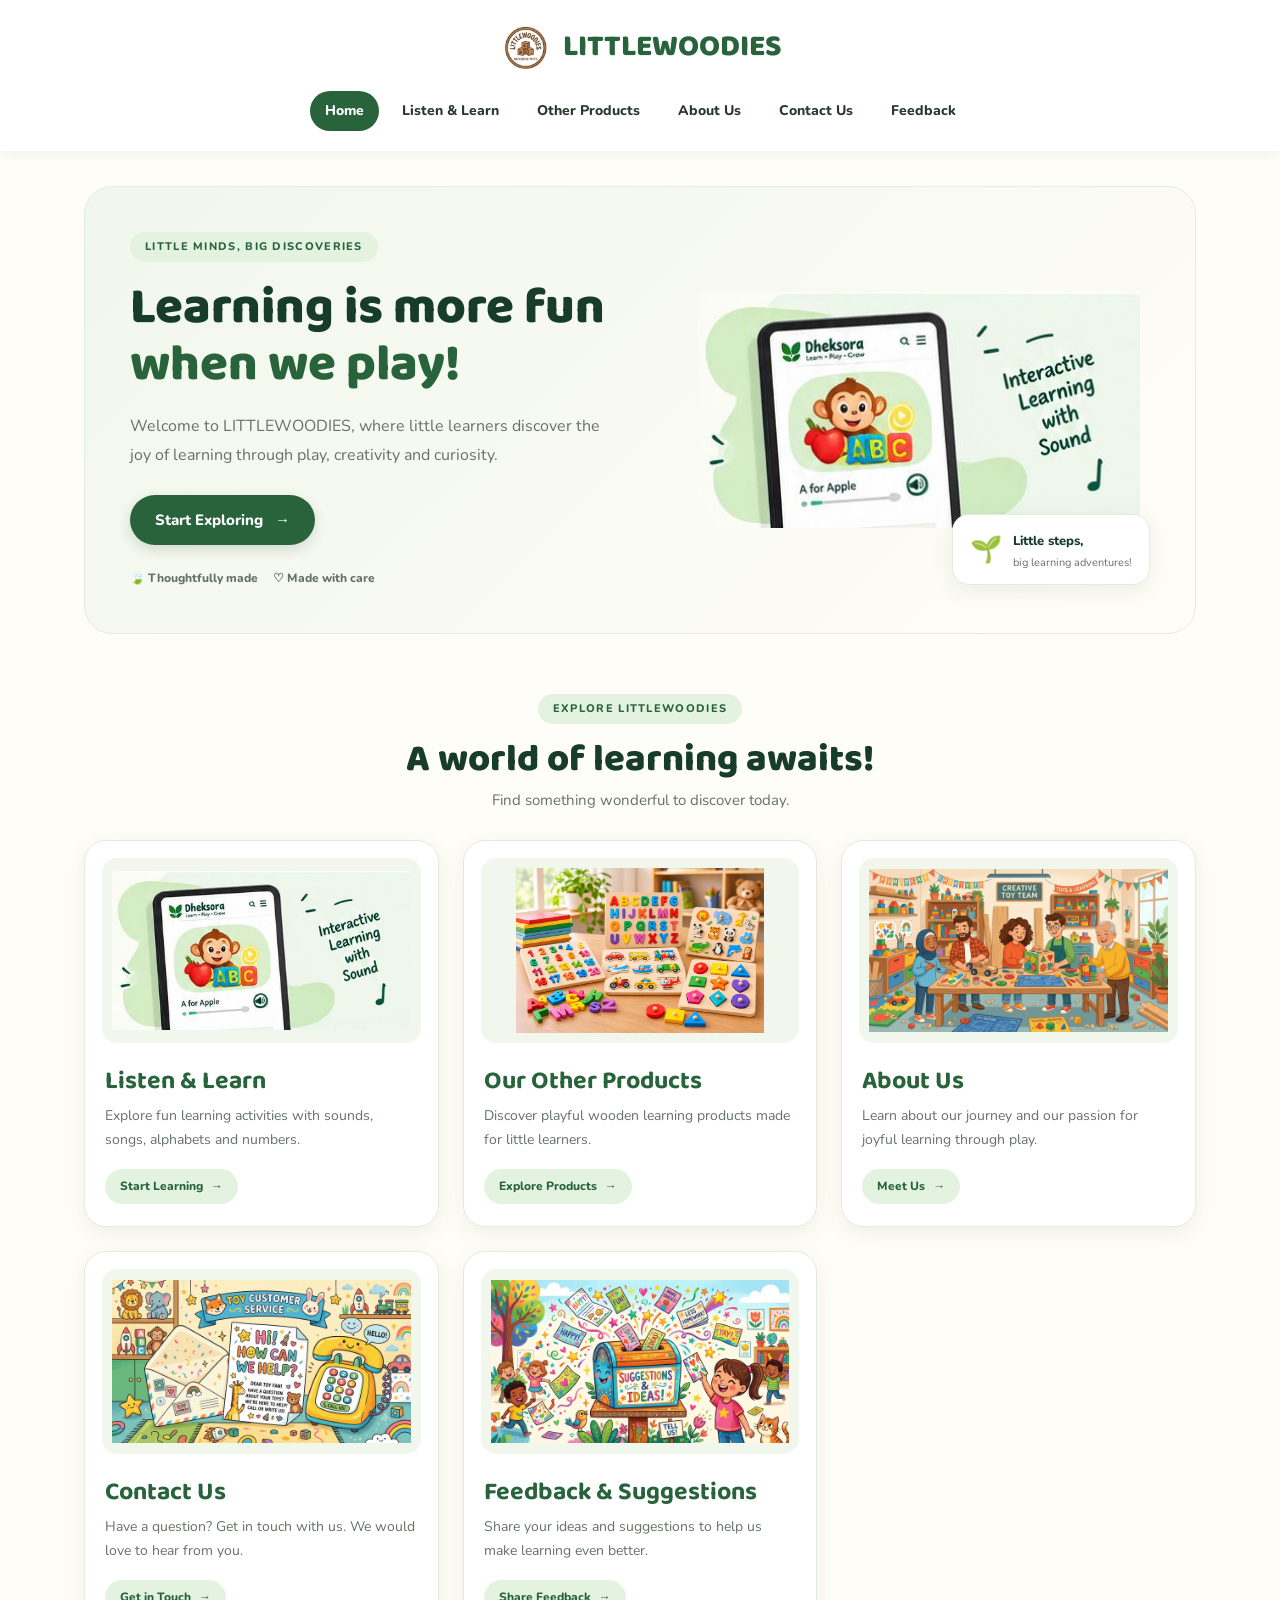
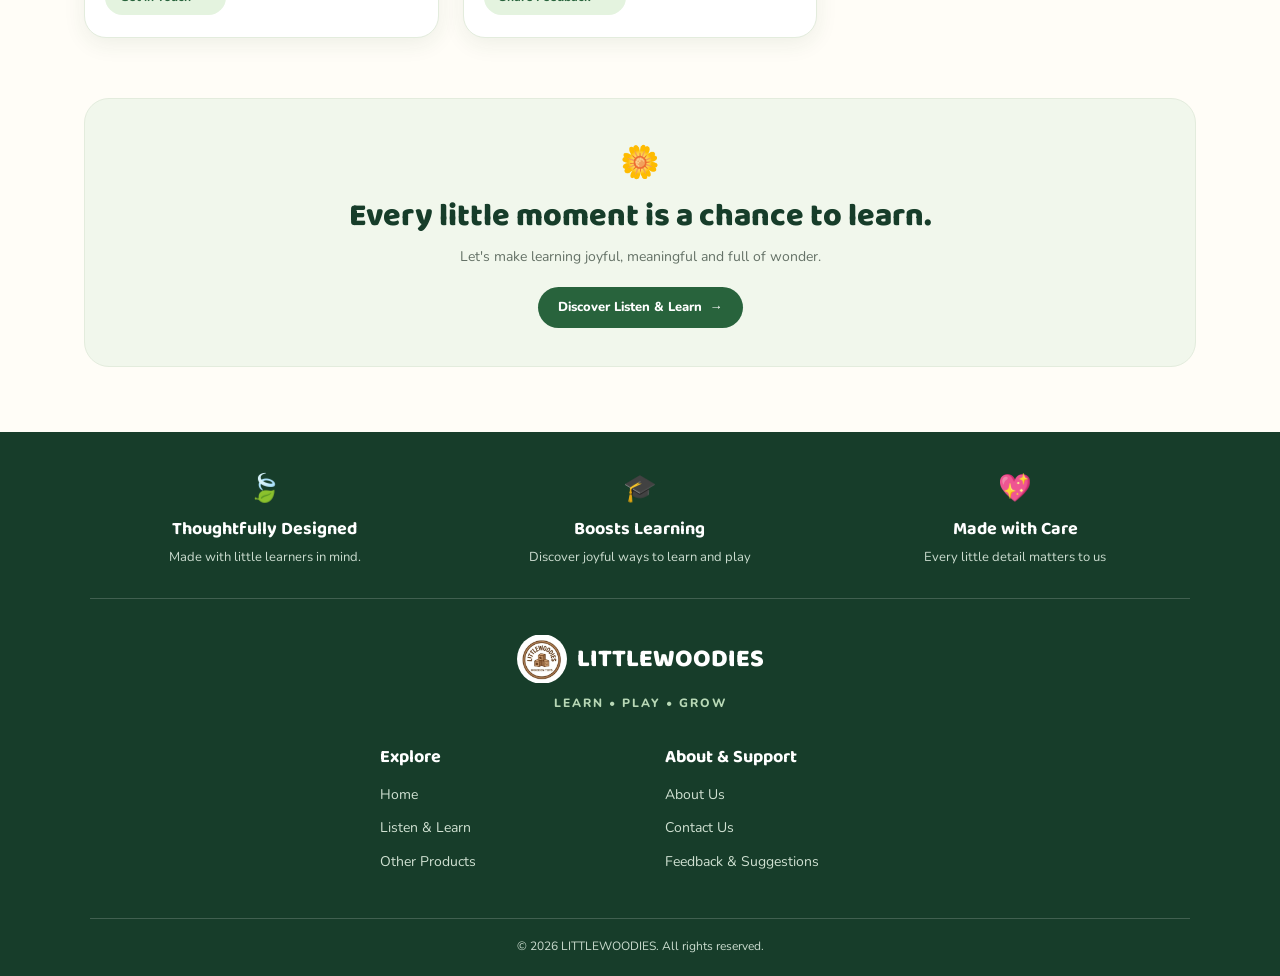
==== index.html @ 272a393c "Add files via upload" ====
<!DOCTYPE html>
<html lang="en">
<head>
    <meta charset="UTF-8">
    <meta name="viewport" content="width=device-width, initial-scale=1.0">
    <meta name="description" content="Discover LITTLEWOODIES, where kids learn, play, and grow with wooden learning products designed to inspire creativity, curiosity, and fun.">
    <!-- Google Fonts -->
    <link rel="preconnect" href="https://fonts.googleapis.com">
    <link rel="preconnect" href="https://fonts.gstatic.com" crossorigin>
    <link href="https://fonts.googleapis.com/css2?family=Baloo+2:wght@500;600;700;800&family=Nunito:wght@400;500;600;700;800&display=swap" rel="stylesheet">
    <!-- Logo and Title -->
    <link rel="icon" type="image/jpeg" href="image/logo.jpeg">
    <title>Home | LITTLEWOODIES</title>
    <link rel="stylesheet" href="index.css">
</head>
<body>

    <header>
        <div class="brand">
            <img class="logo" src="image/logo.jpeg" alt="Littlewoodies Logo">
            <span class="brand-name">LITTLEWOODIES</span>
        </div>

        <div class="navbar">
            <nav aria-label="Main navigation">
                <a href="index.html" class="active" aria-current="page">Home</a>
                <a href="Learn.html">Listen & Learn</a>
                <a href="Products.html">Other Products</a>
                <a href="About.html">About Us</a>
                <a href="contact.html">Contact Us</a>
                <a href="Feedback.html">Feedback</a>
            </nav>
        </div>

        <!-- MOBILE explore button -->
        <div class="mobile-nav">
            <a href="Learn.html" class="mobile-learn">
                <span aria-hidden="true">✦</span>
                <span>Explore Learning</span>
            </a>
        </div>
    </header>

    <main>
        <!-- WELCOME SECTION -->
        <section class="hero">
            <div class="hero-content">
                <span class="hero-label">LITTLE MINDS, BIG DISCOVERIES</span>
                <h1>Learning is more fun <span>when we play!</span></h1>
                <p>Welcome to LITTLEWOODIES, where little learners discover the joy of learning through play, creativity and curiosity.</p>
                <a href="Learn.html" class="hero-button">Start Exploring
                    <span aria-hidden="true">→</span>
                </a>

                <div class="hero-promise">
                    <span>🍃 Thoughtfully made</span>
                    <span>♡ Made with care</span>
                </div>
            </div>

            <div class="hero-art">
                <img src="image/about4.jpeg" alt="LITTLEWOODIES Listen and Learn activities">
                <div class="hero-note">
                    <span aria-hidden="true">🌱</span>
                    <div>
                        <strong>Little steps,</strong>
                        <p>big learning adventures!</p>
                    </div>
                </div>
            </div>
        </section>

        <!-- SECTION HEADING -->
        <section class="section-heading">
            <span class="section-label">EXPLORE LITTLEWOODIES</span>
            <h2>A world of learning awaits!</h2>
            <p>Find something wonderful to discover today.</p>
        </section>

        <!-- HOME PAGE CARDS -->
        <section class="home-grid" aria-label="Explore Littlewoodies">
            <article class="home-card">
                <a href="Learn.html">
                    <div class="card-image">
                        <img src="image/about4.jpeg" alt="Listen and Learn activities">
                    </div>
                    <div class="card-content">
                        <h3>Listen & Learn</h3>
                        <p>Explore fun learning activities with sounds, songs, alphabets and numbers.</p>
                        <span class="card-action">Start Learning <span aria-hidden="true">→</span></span>
                    </div>
                </a>
            </article>

            <article class="home-card">
                <a href="Products.html">
                    <div class="card-image">
                        <img src="image/About1.jpeg" alt="Other LITTLEWOODIES learning products">
                    </div>
                    <div class="card-content">
                        <h3>Our Other Products</h3>
                        <p>Discover playful wooden learning products made for little learners.</p>
                        <span class="card-action">Explore Products <span aria-hidden="true">→</span></span>
                    </div>
                </a>
            </article>

            <article class="home-card">
                <a href="About.html">
                    <div class="card-image">
                        <img src="image/Home About.png" alt="About LITTLEWOODIES">
                    </div>
                    <div class="card-content">
                        <h3>About Us</h3>
                        <p>Learn about our journey and our passion for joyful learning through play.</p>
                        <span class="card-action">Meet Us <span aria-hidden="true">→</span></span>
                    </div>
                </a>
            </article>

            <article class="home-card">
                <a href="contact.html">
                    <div class="card-image">
                        <img src="image/Home Contact.png" alt="Contact LITTLEWOODIES">
                    </div>
                    <div class="card-content">
                        <h3>Contact Us</h3>
                        <p>Have a question? Get in touch with us. We would love to hear from you.</p>
                        <span class="card-action">Get in Touch <span aria-hidden="true">→</span></span>
                    </div>
                </a>
            </article>

            <article class="home-card feedback-card">
                <a href="Feedback.html">
                    <div class="card-image">
                        <img src="image/Home Feedback.png" alt="Feedback and suggestions for LITTLEWOODIES">
                    </div>
                    <div class="card-content">
                        <h3>Feedback & Suggestions</h3>
                        <p>Share your ideas and suggestions to help us make learning even better.</p>
                        <span class="card-action">Share Feedback <span aria-hidden="true">→</span></span>
                    </div>
                </a>
            </article>
        </section>
    
        <!-- BRAND VALUES -->
        <section class="learning-message">
            <span class="message-icon" aria-hidden="true">🌼</span>
            <h2>Every little moment is a chance to learn.</h2>
            <p>Let's make learning joyful, meaningful and full of wonder.</p>
            <a href="Learn.html">Discover Listen & Learn <span aria-hidden="true">→</span></a>
        </section>
    </main>

    <footer>
        <div class="footer-features">
            <div class="feature">
                <span class="feature-icon" aria-hidden="true">🍃</span>
                <h3>Thoughtfully Designed</h3>
                <p>Made with little learners in mind.</p>
            </div>
            <div class="feature">
                <span class="feature-icon" aria-hidden="true">🎓</span>
                <h3>Boosts Learning</h3>
                <p>Discover joyful ways to learn and play</p>
            </div>
            <div class="feature">
                <span class="feature-icon" aria-hidden="true">💖</span>
                <h3>Made with Care</h3>
                <p>Every little detail matters to us</p>
            </div>
        </div>

        <div class="footer-main">
            <div class="footer-brand">
                <a href="index.html" class="footer-logo">
                    <img class="logo" src="image/logo.jpeg" alt="Littlewoodies Logo">
                    <span>LITTLEWOODIES</span>
                </a>
                <p class="slogan">LEARN • PLAY • GROW</p>
            </div>
            <div class="footer-links">
                <div>
                    <h3>Explore</h3>
                    <ul>
                        <li><a href="index.html">Home</a></li>
                        <li><a href="Learn.html">Listen & Learn</a></li>
                        <li><a href="Products.html">Other Products</a></li>
                    </ul>
                </div>
                <div>
                    <h3>About & Support</h3>
                    <ul>
                        <li><a href="About.html">About Us</a></li>
                        <li><a href="contact.html">Contact Us</a></li>
                        <li><a href="Feedback.html">Feedback & Suggestions</a></li>
                    </ul>
                </div>
            </div>
        </div>
        
        <div class="copyright">
            <p>&copy; 2026 LITTLEWOODIES. All rights reserved.</p>
        </div>
    </footer>
</body>
</html>
---- index.css ----
/* ========================================
   LITTLEWOODIES - HOME PAGE
   Matching Listen & Learn Design
   ======================================== */

/* RESET */
* {
    margin: 0;
    padding: 0;
    box-sizing: border-box;
}

:root {
    --green: #28633c;
    --dark-green: #173d2a;
    --light-green: #e4f3df;
    --soft-green: #f1f7ec;
    --cream: #fffdf7;
    --text: #293b2c;
    --muted: #657267;
    --white: #ffffff;
    --border: #e3ecdd;
    --shadow: 0 6px 22px rgba(37, 75, 40, 0.08);
}

html {
    scroll-behavior: smooth;
}

body {
    font-family: 'Nunito', sans-serif;
    background: var(--cream);
    color: var(--text);
    line-height: 1.6;
    min-height: 100vh;
}

a {
    color: inherit;
    text-decoration: none;
}

img {
    display: block;
    max-width: 100%;
}

/* ========================================
   HEADER
   ======================================== */

header {
    display: flex;
    flex-direction: column;
    align-items: center;
    gap: 17px;
    padding: 20px 16px;
    background: var(--white);
    box-shadow: 0 3px 15px rgba(0, 0, 0, 0.05);
    position: relative;
    z-index: 10;
}

.brand {
    text-align: center;
    display: flex;
    align-items: center;
    justify-content: center;
    gap: 10px;
}

.brand-name {
    color: var(--green);
    font-family: 'Baloo 2', cursive;
    font-size: 30px;
    font-weight: 800;
    line-height: 1.2;
}

.logo {
    width: 54px;
    height: 54px;
    object-fit: contain;
    border-radius: 50%;
    flex-shrink: 0;
}

/* DESKTOP NAVIGATION */

.navbar {
    width: 100%;
}

nav {
    display: flex;
    justify-content: center;
    align-items: center;
    flex-wrap: wrap;
    gap: 8px;
}

nav a {
    display: inline-flex;
    align-items: center;
    justify-content: center;
    padding: 9px 15px;
    border-radius: 25px;
    font-size: 14px;
    font-weight: 800;
    color: var(--text);
    transition: background 0.25s ease, color 0.25s ease;
}

nav a:hover {
    background: var(--light-green);
    color: var(--green);
}

nav a.active {
    background: var(--green);
    color: var(--white);
}

nav a:focus-visible,
footer a:focus-visible,
.home-card a:focus-visible {
    outline: 3px solid #90bc84;
    outline-offset: 4px;
}

/* MOBILE NAVIGATION */

.mobile-nav {
    display: none;
}

/* ========================================
   MAIN
   ======================================== */

main {
    max-width: 1160px;
    margin: 0 auto;
    padding: 35px 24px 65px;
}

/* ========================================
   HERO SECTION
   ======================================== */

.hero {
    display: grid;
    grid-template-columns: 1.05fr 0.95fr;
    align-items: center;
    gap: 45px;
    padding: 45px;
    background: linear-gradient(135deg, #f1f7ec, #fffdf7);
    border: 1px solid var(--border);
    border-radius: 28px;
    overflow: hidden;
}

.hero-content {
    min-width: 0;
}

.hero-label,
.section-label {
    display: inline-block;
    padding: 6px 15px;
    border-radius: 30px;
    background: var(--light-green);
    color: var(--green);
    font-size: 11px;
    font-weight: 800;
    letter-spacing: 1.3px;
}

.hero h1 {
    margin: 18px 0;
    color: var(--dark-green);
    font-family: 'Baloo 2', cursive;
    font-size: clamp(35px, 4.2vw, 51px);
    font-weight: 800;
    line-height: 1.12;
}

.hero h1 span {
    display: block;
    color: var(--green);
}

.hero-content > p {
    max-width: 470px;
    color: var(--muted);
    font-size: 16px;
    line-height: 1.8;
}

.hero-button {
    display: inline-flex;
    align-items: center;
    justify-content: center;
    gap: 12px;
    margin-top: 25px;
    padding: 13px 25px;
    background: var(--green);
    color: var(--white);
    border-radius: 30px;
    font-size: 15px;
    font-weight: 800;
    box-shadow: 0 5px 14px rgba(23, 61, 42, 0.16);
    transition: transform 0.25s ease, background 0.25s ease, box-shadow 0.25s ease;
}

.hero-button:hover {
    background: var(--dark-green);
    transform: translateY(-3px);
    box-shadow: 0 9px 20px rgba(23, 61, 42, 0.22);
}

.hero-promise {
    display: flex;
    flex-wrap: wrap;
    gap: 15px;
    margin-top: 24px;
    color: var(--muted);
    font-size: 12px;
    font-weight: 800;
}

.hero-art {
    position: relative;
    min-width: 0;
    padding: 10px;
}

.hero-art > img {
    width: 100%;
    height: 330px;
    object-fit: contain;
    border-radius: 22px;
}

.hero-note {
    position: absolute;
    right: 0;
    bottom: 0;
    display: flex;
    align-items: center;
    gap: 11px;
    padding: 13px 17px;
    background: var(--white);
    border: 1px solid var(--border);
    border-radius: 17px;
    box-shadow: var(--shadow);
}

.hero-note > span {
    font-size: 26px;
}

.hero-note strong {
    color: var(--dark-green);
    font-size: 13px;
    font-weight: 800;
}

.hero-note p {
    color: var(--muted);
    font-size: 11px;
}

/* ========================================
   SECTION HEADING
   ======================================== */

.section-heading {
    margin: 60px 0 28px;
    text-align: center;
}

.section-heading h2 {
    margin: 12px 0 5px;
    color: var(--dark-green);
    font-family: 'Baloo 2', cursive;
    font-size: clamp(28px, 3.5vw, 38px);
    font-weight: 800;
    line-height: 1.25;
}

.section-heading > p {
    color: var(--muted);
    font-size: 15px;
}

/* ========================================
   HOME CARDS
   ======================================== */

.home-grid {
    display: grid;
    grid-template-columns: repeat(3, minmax(0, 1fr));
    gap: 24px;
}

.home-card {
    min-width: 0;
    background: var(--white);
    border: 1px solid var(--border);
    border-radius: 22px;
    overflow: hidden;
    box-shadow: var(--shadow);
    transition: transform 0.3s ease, box-shadow 0.3s ease, border-color 0.3s ease;
}

.home-card:hover {
    transform: translateY(-6px);
    box-shadow: 0 14px 30px rgba(37, 75, 40, 0.13);
    border-color: #a8d0a0;
}

.home-card > a {
    display: flex;
    flex-direction: column;
    height: 100%;
}

.card-image {
    display: flex;
    align-items: center;
    justify-content: center;
    margin: 17px 17px 0;
    padding: 10px;
    height: 185px;
    background: var(--soft-green);
    border-radius: 15px;
    overflow: hidden;
}

.card-image img {
    width: 100%;
    height: 100%;
    object-fit: contain;
    transition: transform 0.35s ease;
}

.home-card:hover .card-image img {
    transform: scale(1.05);
}

.card-content {
    display: flex;
    flex-direction: column;
    align-items: flex-start;
    flex: 1;
    padding: 18px 20px 22px;
}

.card-content h3 {
    margin: 5px 0 7px;
    color: var(--green);
    font-family: 'Baloo 2', cursive;
    font-size: 25px;
    font-weight: 700;
    line-height: 1.25;
}

.card-content p {
    margin-bottom: 17px;
    color: var(--muted);
    font-size: 14px;
    line-height: 1.7;
}

.card-action {
    display: inline-flex;
    align-items: center;
    gap: 8px;
    margin-top: auto;
    padding: 8px 15px;
    border-radius: 25px;
    background: var(--light-green);
    color: var(--green);
    font-size: 12px;
    font-weight: 800;
    transition: background 0.25s ease, color 0.25s ease;
}

.home-card:hover .card-action {
    background: var(--green);
    color: var(--white);
}

/* FEEDBACK CARD */

.feedback-card {
    grid-column: 2 / 3;
}

/* ========================================
   BOTTOM LEARNING MESSAGE
   ======================================== */

.learning-message {
    margin-top: 60px;
    padding: 38px 22px;
    text-align: center;
    background: var(--soft-green);
    border: 1px solid var(--border);
    border-radius: 25px;
}

.message-icon {
    display: block;
    margin-bottom: 8px;
    font-size: 32px;
}

.learning-message h2 {
    color: var(--dark-green);
    font-family: 'Baloo 2', cursive;
    font-size: clamp(24px, 3vw, 32px);
    font-weight: 800;
    line-height: 1.3;
}

.learning-message p {
    margin-top: 8px;
    color: var(--muted);
    font-size: 14px;
}

.learning-message > a {
    display: inline-flex;
    align-items: center;
    gap: 8px;
    margin-top: 19px;
    padding: 10px 20px;
    border-radius: 25px;
    background: var(--green);
    color: var(--white);
    font-size: 13px;
    font-weight: 800;
    transition: background 0.25s ease, transform 0.25s ease;
}

.learning-message > a:hover {
    background: var(--dark-green);
    transform: translateY(-2px);
}

/* ========================================
   FOOTER
   ======================================== */

footer {
    background: var(--dark-green);
    color: var(--white);
    padding: 35px 7% 20px;
}

.footer-features {
    display: grid;
    grid-template-columns: repeat(3, minmax(0, 1fr));
    gap: 25px;
    text-align: center;
    padding-bottom: 30px;
    border-bottom: 1px solid rgba(255, 255, 255, 0.18);
}

.feature-icon {
    display: block;
    margin-bottom: 5px;
    font-size: 27px;
}

.feature h3 {
    font-family: 'Baloo 2', cursive;
    font-size: 18px;
    font-weight: 700;
    margin-bottom: 3px;
}

.feature p {
    color: #cbdccf;
    font-size: 13px;
}

/* FOOTER BRAND AND LINKS */

.footer-main {
    display: flex;
    flex-direction: column;
    align-items: center;
    gap: 30px;
    padding: 35px 0;
}

.footer-brand {
    text-align: center;
}

.footer-logo {
    display: flex;
    align-items: center;
    justify-content: center;
    gap: 10px;
}

.footer-logo img {
    width: 50px;
    height: 50px;
    object-fit: contain;
    flex-shrink: 0;
}

.footer-logo span {
    color: var(--white);
    font-family: 'Baloo 2', cursive;
    font-size: 25px;
    font-weight: 800;
    line-height: 1.2;
}

.slogan {
    margin-top: 10px;
    color: #b8d8b6;
    font-size: 12px;
    font-weight: 800;
    letter-spacing: 2px;
}

.footer-links {
    display: grid;
    grid-template-columns: repeat(2, minmax(0, 1fr));
    gap: 50px;
    width: 100%;
    max-width: 520px;
}

.footer-links h3 {
    font-family: 'Baloo 2', cursive;
    font-size: 18px;
    margin-bottom: 10px;
}

.footer-links ul {
    list-style: none;
}

.footer-links li {
    margin: 8px 0;
}

.footer-links a {
    color: #d0e1d2;
    font-size: 14px;
    transition: color 0.2s ease;
}

.footer-links a:hover {
    color: #a8e6a0;
}

.copyright {
    text-align: center;
    padding-top: 18px;
    border-top: 1px solid rgba(255, 255, 255, 0.18);
    color: #cbdccf;
    font-size: 12px;
}

/* ========================================
   TABLET
   ======================================== */

@media (max-width: 900px) {
    main {
        padding: 30px 22px 50px;
    }

    .hero {
        gap: 25px;
        padding: 30px;
    }

    .hero-art > img {
        height: 280px;
    }

    .home-grid {
        grid-template-columns: repeat(2, minmax(0, 1fr));
        gap: 20px;
    }

    .feedback-card {
        grid-column: auto;
    }

    nav {
        gap: 5px;
    }

    nav a {
        padding: 9px 11px;
        font-size: 13px;
    }
}

/* ========================================
   MOBILE
   ======================================== */

@media (max-width: 600px) {
    header {
        gap: 12px;
        padding: 16px 12px 18px;
    }

    .brand-name {
        font-size: 24px;
    }

    .logo {
        width: 43px;
        height: 43px;
    }

    .navbar {
        display: none;
    }

    /* Mobile Explore button */
    .mobile-nav {
        display: flex;
        justify-content: center;
        align-items: center;
        flex-wrap: wrap;
        gap: 10px;
    }

    .mobile-learn {
        display: inline-flex;
        align-items: center;
        justify-content: center;
        gap: 8px;
        min-height: 44px;
        padding: 9px 17px;
        border-radius: 50px;
        font-size: 13px;
        font-weight: 800;
        background: var(--light-green);
        color: var(--green);
        border: 1px solid #d2e7ca;
    }

    main {
        padding: 22px 16px 42px;
    }

    .hero {
        grid-template-columns: 1fr;
        gap: 20px;
        padding: 25px 19px;
        border-radius: 23px;
        display: none;
    }

    .hero h1 {
        font-size: 35px;
        margin: 14px 0;
    }

    .hero-button {
        margin-top: 19px;
        padding: 12px 21px;
        font-size: 14px;
    }

    .home-grid {
        grid-template-columns: repeat(2, minmax(0, 1fr));
        gap: 13px;
    }

    .home-card {
        border-radius: 17px;
    }

    .card-image {
        height: 125px;
        margin: 10px 10px 0;
        padding: 7px;
        border-radius: 11px;
    }

    .card-content {
        padding: 12px 11px 14px;
    }

    .card-content h3 {
        font-size: 20px;
        margin: 5px 0;
    }

    .footer-features {
        grid-template-columns: 1fr;
        gap: 22px;
        padding-bottom: 25px;
    }

    .footer-links {
        gap: 18px;
    }
}
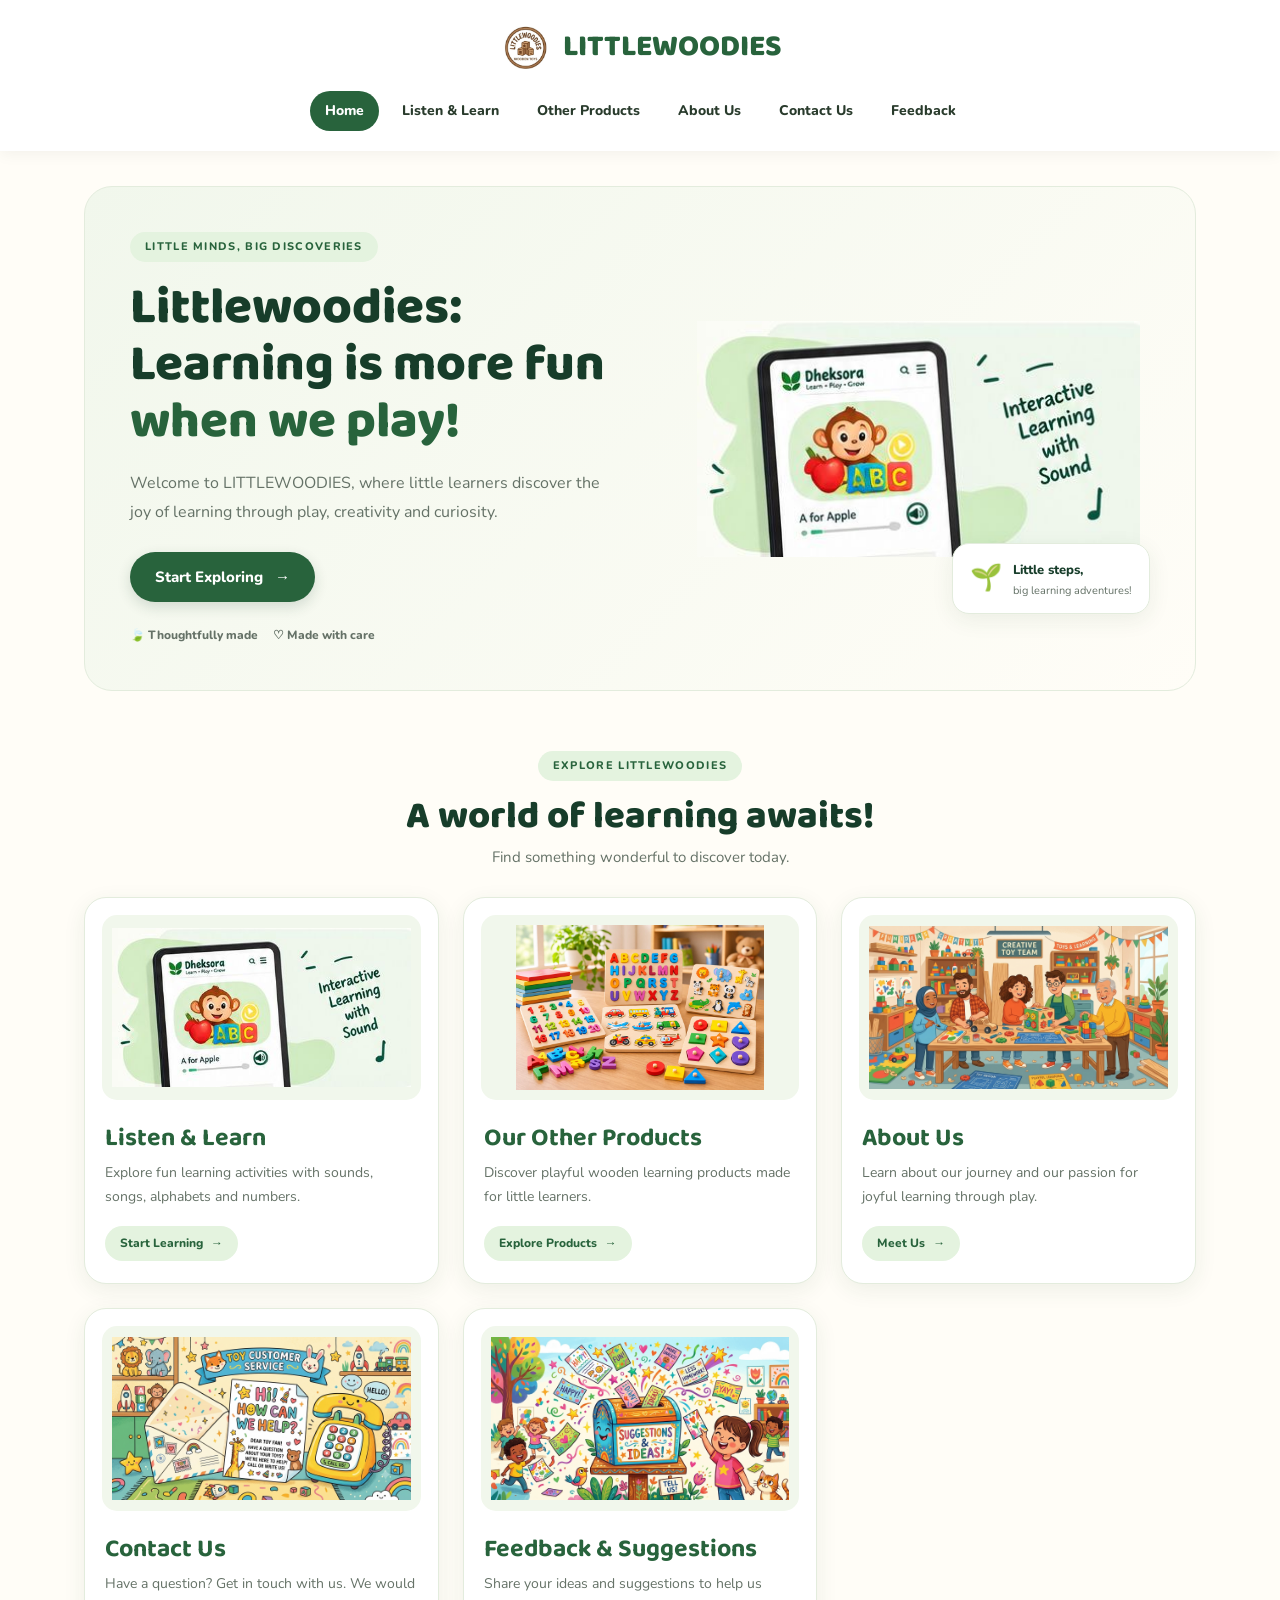
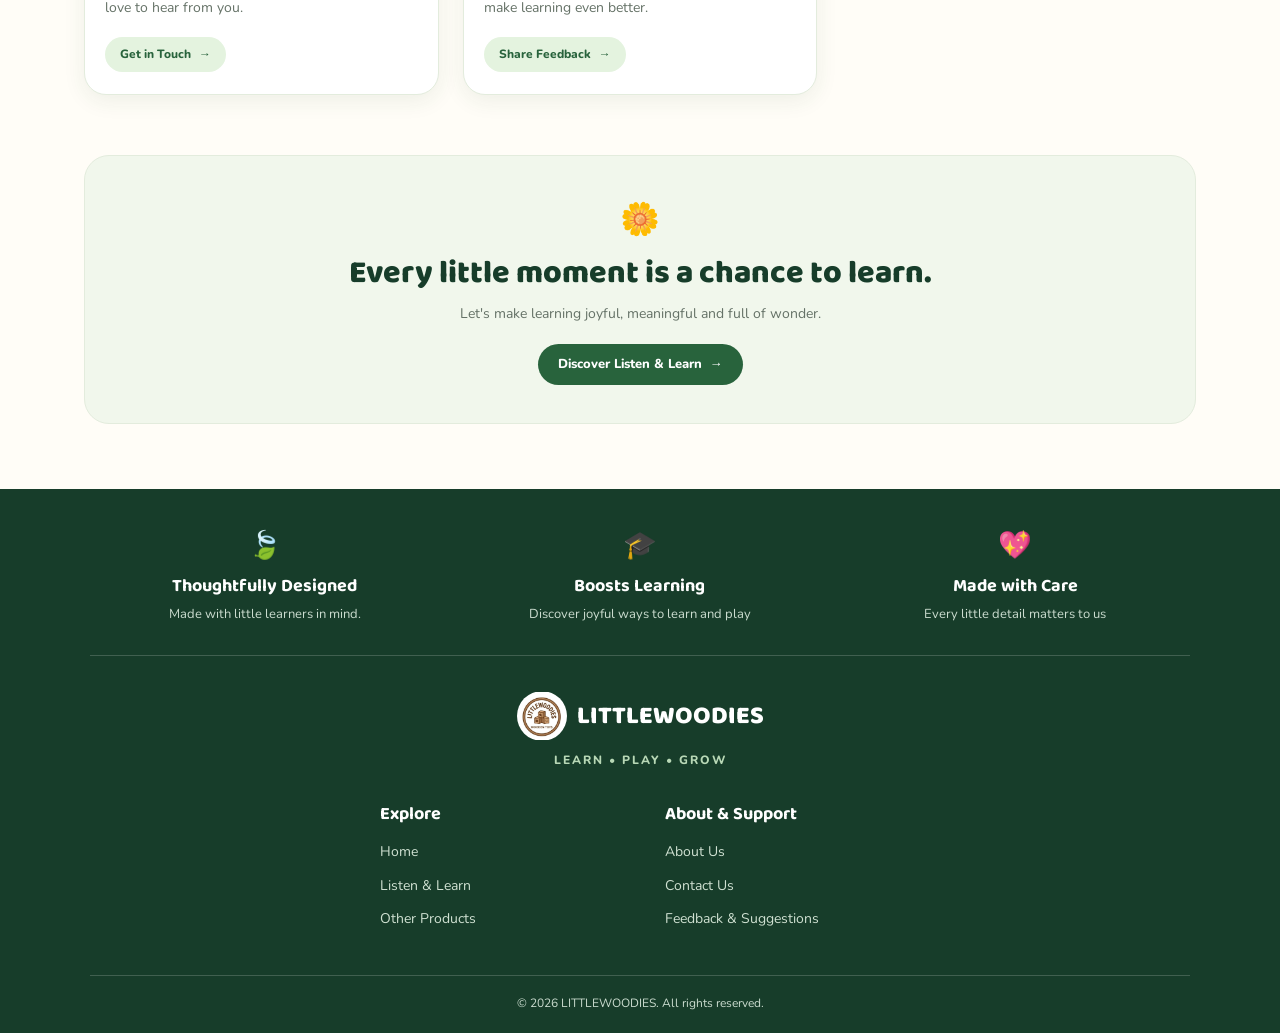
==== commit bbb785c1: "SEO and CSS updates" ====
--- a/index.html
+++ b/index.html
@@ -1,209 +1,214 @@
 <!DOCTYPE html>
 <html lang="en">
-<head>
-    <meta charset="UTF-8">
-    <meta name="viewport" content="width=device-width, initial-scale=1.0">
-    <meta name="description" content="Discover LITTLEWOODIES, where kids learn, play, and grow with wooden learning products designed to inspire creativity, curiosity, and fun.">
-    <!-- Google Fonts -->
-    <link rel="preconnect" href="https://fonts.googleapis.com">
-    <link rel="preconnect" href="https://fonts.gstatic.com" crossorigin>
-    <link href="https://fonts.googleapis.com/css2?family=Baloo+2:wght@500;600;700;800&family=Nunito:wght@400;500;600;700;800&display=swap" rel="stylesheet">
-    <!-- Logo and Title -->
-    <link rel="icon" type="image/jpeg" href="image/logo.jpeg">
-    <title>Home | LITTLEWOODIES</title>
-    <link rel="stylesheet" href="index.css">
-</head>
-<body>
+    <head>
+        <!-- Google tag (gtag.js) google tracker-->
+        <script async src="https://www.googletagmanager.com/gtag/js?id=G-ZGXZ30M7RF"></script>
+        <script>
+            window.dataLayer = window.dataLayer || [];
+            function gtag(){dataLayer.push(arguments);}
+            gtag('js', new Date());
+            gtag('config', 'G-ZGXZ30M7RF');
+        </script>
+        <script type="application/ld+json">
+            {
+                "@context": "https://schema.org",
+                "@type": "Organization",
+                "name": "Littlewoodies",
+                "alternateName": "LITTLEWOODIES",
+                "url": "https://littlewoodies.netlify.app/",
+                "logo": "https://littlewoodies.netlify.app/image/logo.jpeg"
+            }
+        </script>
+        <meta charset="UTF-8">
+        <meta name="viewport" content="width=device-width, initial-scale=1.0">
+        <meta name="description" content="Discover Littlewoodies for safe and creative wooden learning products, toys, and interactive activities designed to inspire kids.">
+        <!-- google fonts -->
+        <link rel="preconnect" href="https://fonts.googleapis.com">
+        <link rel="preconnect" href="https://fonts.gstatic.com" crossorigin>
+        <link href="https://fonts.googleapis.com/css2?family=Baloo+2:wght@500;600;700;800&family=Nunito:wght@400;500;600;700;800&display=swap" rel="stylesheet">
+        <!-- Logo and Title -->
+        <link rel="icon" type="image/jpeg" href="image/logo.jpeg">
+        <title>Littlewoodies - Wooden Learning Products & Toys for Kids</title>
+        <link rel="stylesheet" href="index.css">
+        <!-- canonical link -->
+        <link rel="canonical" href="https://littlewoodies.netlify.app">
+    </head>
 
-    <header>
-        <div class="brand">
-            <img class="logo" src="image/logo.jpeg" alt="Littlewoodies Logo">
-            <span class="brand-name">LITTLEWOODIES</span>
-        </div>
-
-        <div class="navbar">
-            <nav aria-label="Main navigation">
-                <a href="index.html" class="active" aria-current="page">Home</a>
-                <a href="Learn.html">Listen & Learn</a>
-                <a href="Products.html">Other Products</a>
-                <a href="About.html">About Us</a>
-                <a href="contact.html">Contact Us</a>
-                <a href="Feedback.html">Feedback</a>
-            </nav>
-        </div>
-
-        <!-- MOBILE explore button -->
-        <div class="mobile-nav">
-            <a href="Learn.html" class="mobile-learn">
-                <span aria-hidden="true">✦</span>
-                <span>Explore Learning</span>
-            </a>
-        </div>
-    </header>
-
-    <main>
-        <!-- WELCOME SECTION -->
-        <section class="hero">
-            <div class="hero-content">
-                <span class="hero-label">LITTLE MINDS, BIG DISCOVERIES</span>
-                <h1>Learning is more fun <span>when we play!</span></h1>
-                <p>Welcome to LITTLEWOODIES, where little learners discover the joy of learning through play, creativity and curiosity.</p>
-                <a href="Learn.html" class="hero-button">Start Exploring
-                    <span aria-hidden="true">→</span>
+    <body>
+        <header>
+            <div class="brand">
+                <img class="logo" src="image/logo.jpeg" alt="Littlewoodies Logo">
+                <span class="brand-name">LITTLEWOODIES</span>
+            </div>
+            <div class="navbar">
+                <nav aria-label="Main navigation">
+                    <a href="index.html" class="active" aria-current="page">Home</a>
+                    <a href="Learn.html">Listen & Learn</a>
+                    <a href="Products.html">Other Products</a>
+                    <a href="About.html">About Us</a>
+                    <a href="contact.html">Contact Us</a>
+                    <a href="Feedback.html">Feedback</a>
+                </nav>
+            </div>
+            <!-- MOBILE explore button -->
+            <div class="mobile-nav">
+                <a href="Learn.html" class="mobile-learn">
+                    <span aria-hidden="true">✦</span>
+                    <span>Explore Learning</span>
                 </a>
-
-                <div class="hero-promise">
-                    <span>🍃 Thoughtfully made</span>
-                    <span>♡ Made with care</span>
-                </div>
-            </div>
-
-            <div class="hero-art">
-                <img src="image/about4.jpeg" alt="LITTLEWOODIES Listen and Learn activities">
-                <div class="hero-note">
-                    <span aria-hidden="true">🌱</span>
+            </div>
+        </header>
+        <main>
+            <!-- WELCOME SECTION -->
+            <section class="hero">
+                <div class="hero-content">
+                    <span class="hero-label">LITTLE MINDS, BIG DISCOVERIES</span>
+                    <h1>Littlewoodies: Learning is more fun <span>when we play!</span></h1>
+                    <p>Welcome to LITTLEWOODIES, where little learners discover the joy of learning through play, creativity and curiosity.</p>
+                    <a href="Learn.html" class="hero-button">Start Exploring
+                        <span aria-hidden="true">→</span>
+                    </a>
+                    <div class="hero-promise">
+                        <span>🍃 Thoughtfully made</span>
+                        <span>♡ Made with care</span>
+                    </div>
+                </div>
+                <div class="hero-art">
+                    <img src="image/about4.jpeg" alt="LITTLEWOODIES Listen and Learn activities">
+                    <div class="hero-note">
+                        <span aria-hidden="true">🌱</span>
+                        <div>
+                            <strong>Little steps,</strong>
+                            <p>big learning adventures!</p>
+                        </div>
+                    </div>
+                </div>
+            </section>
+            <!-- SECTION HEADING -->
+            <section class="section-heading">
+                <span class="section-label">EXPLORE LITTLEWOODIES</span>
+                <h2>A world of learning awaits!</h2>
+                <p>Find something wonderful to discover today.</p>
+            </section>
+            <!-- HOME PAGE CARDS -->
+            <section class="home-grid" aria-label="Explore Littlewoodies">
+                <article class="home-card">
+                    <a href="Learn.html">
+                        <div class="card-image">
+                            <img src="image/about4.jpeg" alt="Listen and Learn activities">
+                        </div>
+                        <div class="card-content">
+                            <h3>Listen & Learn</h3>
+                            <p>Explore fun learning activities with sounds, songs, alphabets and numbers.</p>
+                            <span class="card-action">Start Learning <span aria-hidden="true">→</span></span>
+                        </div>
+                    </a>
+                </article>
+                <article class="home-card">
+                    <a href="Products.html">
+                        <div class="card-image">
+                            <img src="image/About1.jpeg" alt="Other LITTLEWOODIES learning products">
+                        </div>
+                        <div class="card-content">
+                            <h3>Our Other Products</h3>
+                            <p>Discover playful wooden learning products made for little learners.</p>
+                            <span class="card-action">Explore Products <span aria-hidden="true">→</span></span>
+                        </div>
+                    </a>
+                </article>
+                <article class="home-card">
+                    <a href="About.html">
+                        <div class="card-image">
+                            <img src="image/Home About.png" alt="About LITTLEWOODIES">
+                        </div>
+                        <div class="card-content">
+                            <h3>About Us</h3>
+                            <p>Learn about our journey and our passion for joyful learning through play.</p>
+                            <span class="card-action">Meet Us <span aria-hidden="true">→</span></span>
+                        </div>
+                    </a>
+                </article>
+                <article class="home-card">
+                    <a href="contact.html">
+                        <div class="card-image">
+                            <img src="image/Home Contact.png" alt="Contact LITTLEWOODIES">
+                        </div>
+                        <div class="card-content">
+                            <h3>Contact Us</h3>
+                            <p>Have a question? Get in touch with us. We would love to hear from you.</p>
+                            <span class="card-action">Get in Touch <span aria-hidden="true">→</span></span>
+                        </div>
+                    </a>
+                </article>
+                <article class="home-card feedback-card">
+                    <a href="Feedback.html">
+                        <div class="card-image">
+                            <img src="image/Home Feedback.png" alt="Feedback and suggestions for LITTLEWOODIES">
+                        </div>
+                        <div class="card-content">
+                            <h3>Feedback & Suggestions</h3>
+                            <p>Share your ideas and suggestions to help us make learning even better.</p>
+                            <span class="card-action">Share Feedback <span aria-hidden="true">→</span></span>
+                        </div>
+                    </a>
+                </article>
+            </section>
+            <!-- BRAND VALUES -->
+            <section class="learning-message">
+                <span class="message-icon" aria-hidden="true">🌼</span>
+                <h2>Every little moment is a chance to learn.</h2>
+                <p>Let's make learning joyful, meaningful and full of wonder.</p>
+                <a href="Learn.html">Discover Listen & Learn <span aria-hidden="true">→</span></a>
+            </section>
+        </main>
+        <footer>
+            <div class="footer-features">
+                <div class="feature">
+                    <span class="feature-icon" aria-hidden="true">🍃</span>
+                    <h3>Thoughtfully Designed</h3>
+                    <p>Made with little learners in mind.</p>
+                </div>
+                <div class="feature">
+                    <span class="feature-icon" aria-hidden="true">🎓</span>
+                    <h3>Boosts Learning</h3>
+                    <p>Discover joyful ways to learn and play</p>
+                </div>
+                <div class="feature">
+                    <span class="feature-icon" aria-hidden="true">💖</span>
+                    <h3>Made with Care</h3>
+                    <p>Every little detail matters to us</p>
+                </div>  
+            </div>
+            <div class="footer-main">
+                <div class="footer-brand">
+                    <a href="index.html" class="footer-logo">
+                        <img class="logo" src="image/logo.jpeg" alt="Littlewoodies Logo">
+                        <span>LITTLEWOODIES</span>
+                    </a>
+                    <p class="slogan">LEARN • PLAY • GROW</p>
+                </div>
+                <div class="footer-links">
                     <div>
-                        <strong>Little steps,</strong>
-                        <p>big learning adventures!</p>
-                    </div>
-                </div>
-            </div>
-        </section>
-
-        <!-- SECTION HEADING -->
-        <section class="section-heading">
-            <span class="section-label">EXPLORE LITTLEWOODIES</span>
-            <h2>A world of learning awaits!</h2>
-            <p>Find something wonderful to discover today.</p>
-        </section>
-
-        <!-- HOME PAGE CARDS -->
-        <section class="home-grid" aria-label="Explore Littlewoodies">
-            <article class="home-card">
-                <a href="Learn.html">
-                    <div class="card-image">
-                        <img src="image/about4.jpeg" alt="Listen and Learn activities">
-                    </div>
-                    <div class="card-content">
-                        <h3>Listen & Learn</h3>
-                        <p>Explore fun learning activities with sounds, songs, alphabets and numbers.</p>
-                        <span class="card-action">Start Learning <span aria-hidden="true">→</span></span>
-                    </div>
-                </a>
-            </article>
-
-            <article class="home-card">
-                <a href="Products.html">
-                    <div class="card-image">
-                        <img src="image/About1.jpeg" alt="Other LITTLEWOODIES learning products">
-                    </div>
-                    <div class="card-content">
-                        <h3>Our Other Products</h3>
-                        <p>Discover playful wooden learning products made for little learners.</p>
-                        <span class="card-action">Explore Products <span aria-hidden="true">→</span></span>
-                    </div>
-                </a>
-            </article>
-
-            <article class="home-card">
-                <a href="About.html">
-                    <div class="card-image">
-                        <img src="image/Home About.png" alt="About LITTLEWOODIES">
-                    </div>
-                    <div class="card-content">
-                        <h3>About Us</h3>
-                        <p>Learn about our journey and our passion for joyful learning through play.</p>
-                        <span class="card-action">Meet Us <span aria-hidden="true">→</span></span>
-                    </div>
-                </a>
-            </article>
-
-            <article class="home-card">
-                <a href="contact.html">
-                    <div class="card-image">
-                        <img src="image/Home Contact.png" alt="Contact LITTLEWOODIES">
-                    </div>
-                    <div class="card-content">
-                        <h3>Contact Us</h3>
-                        <p>Have a question? Get in touch with us. We would love to hear from you.</p>
-                        <span class="card-action">Get in Touch <span aria-hidden="true">→</span></span>
-                    </div>
-                </a>
-            </article>
-
-            <article class="home-card feedback-card">
-                <a href="Feedback.html">
-                    <div class="card-image">
-                        <img src="image/Home Feedback.png" alt="Feedback and suggestions for LITTLEWOODIES">
-                    </div>
-                    <div class="card-content">
-                        <h3>Feedback & Suggestions</h3>
-                        <p>Share your ideas and suggestions to help us make learning even better.</p>
-                        <span class="card-action">Share Feedback <span aria-hidden="true">→</span></span>
-                    </div>
-                </a>
-            </article>
-        </section>
-    
-        <!-- BRAND VALUES -->
-        <section class="learning-message">
-            <span class="message-icon" aria-hidden="true">🌼</span>
-            <h2>Every little moment is a chance to learn.</h2>
-            <p>Let's make learning joyful, meaningful and full of wonder.</p>
-            <a href="Learn.html">Discover Listen & Learn <span aria-hidden="true">→</span></a>
-        </section>
-    </main>
-
-    <footer>
-        <div class="footer-features">
-            <div class="feature">
-                <span class="feature-icon" aria-hidden="true">🍃</span>
-                <h3>Thoughtfully Designed</h3>
-                <p>Made with little learners in mind.</p>
-            </div>
-            <div class="feature">
-                <span class="feature-icon" aria-hidden="true">🎓</span>
-                <h3>Boosts Learning</h3>
-                <p>Discover joyful ways to learn and play</p>
-            </div>
-            <div class="feature">
-                <span class="feature-icon" aria-hidden="true">💖</span>
-                <h3>Made with Care</h3>
-                <p>Every little detail matters to us</p>
-            </div>
-        </div>
-
-        <div class="footer-main">
-            <div class="footer-brand">
-                <a href="index.html" class="footer-logo">
-                    <img class="logo" src="image/logo.jpeg" alt="Littlewoodies Logo">
-                    <span>LITTLEWOODIES</span>
-                </a>
-                <p class="slogan">LEARN • PLAY • GROW</p>
-            </div>
-            <div class="footer-links">
-                <div>
-                    <h3>Explore</h3>
-                    <ul>
-                        <li><a href="index.html">Home</a></li>
-                        <li><a href="Learn.html">Listen & Learn</a></li>
-                        <li><a href="Products.html">Other Products</a></li>
-                    </ul>
-                </div>
-                <div>
-                    <h3>About & Support</h3>
-                    <ul>
-                        <li><a href="About.html">About Us</a></li>
-                        <li><a href="contact.html">Contact Us</a></li>
-                        <li><a href="Feedback.html">Feedback & Suggestions</a></li>
-                    </ul>
-                </div>
-            </div>
-        </div>
-        
-        <div class="copyright">
-            <p>&copy; 2026 LITTLEWOODIES. All rights reserved.</p>
-        </div>
-    </footer>
-</body>
+                        <h3>Explore</h3>
+                        <ul>
+                            <li><a href="index.html">Home</a></li>
+                            <li><a href="Learn.html">Listen & Learn</a></li>
+                            <li><a href="Products.html">Other Products</a></li>
+                        </ul>
+                    </div>
+                    <div>
+                        <h3>About & Support</h3>
+                        <ul>
+                            <li><a href="About.html">About Us</a></li>
+                            <li><a href="contact.html">Contact Us</a></li>
+                            <li><a href="Feedback.html">Feedback & Suggestions</a></li>
+                        </ul>
+                    </div>
+                </div>
+            </div>
+            <div class="copyright">
+                <p>&copy; 2026 LITTLEWOODIES. All rights reserved.</p>
+            </div>
+        </footer>
+    </body>
 </html>
